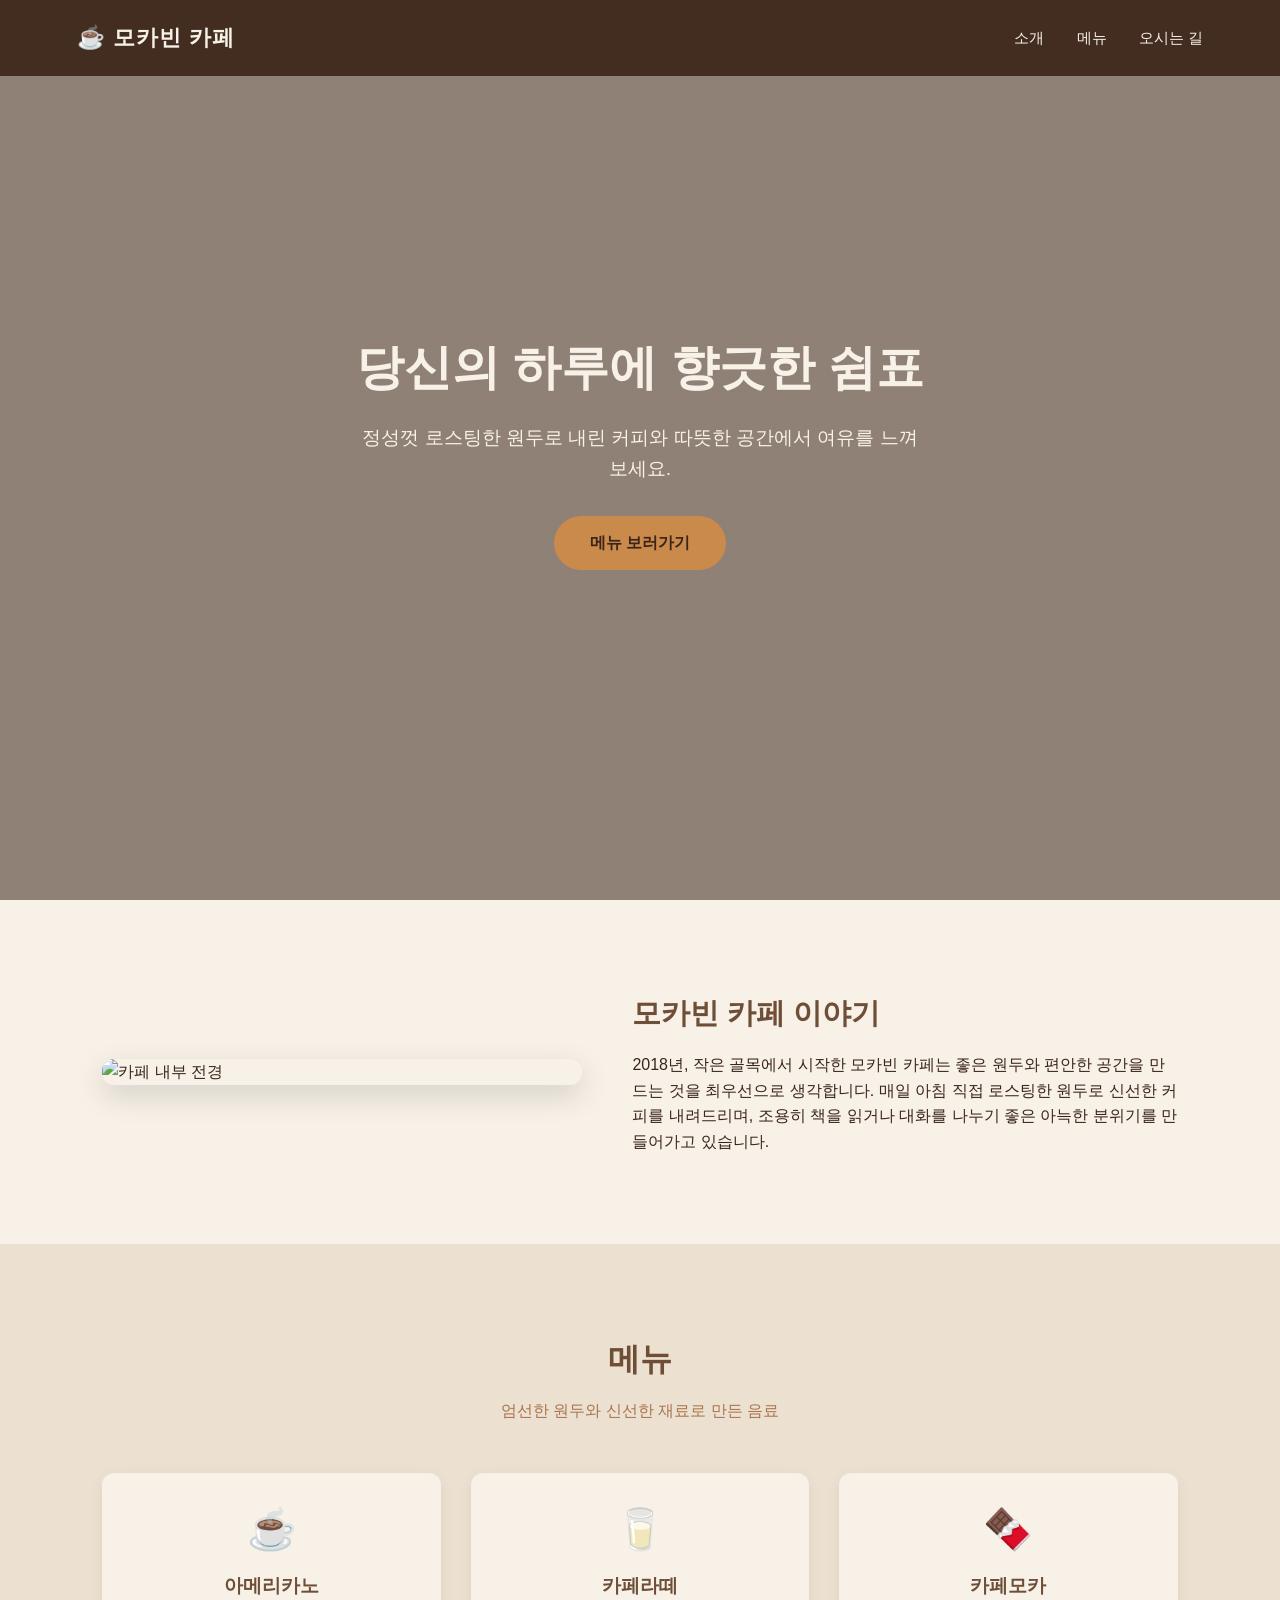
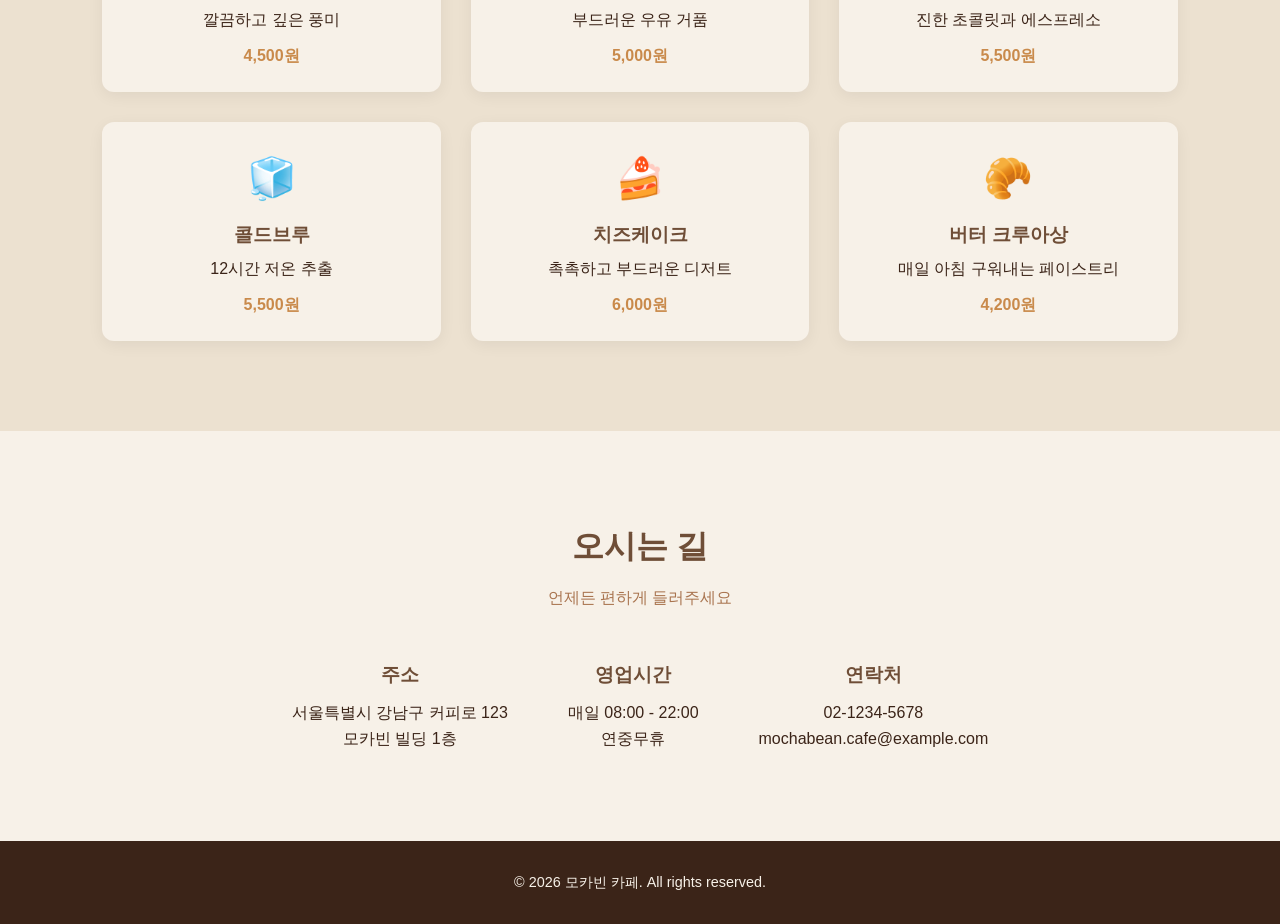
==== index.html @ 706a4bf4 "Add simple cafe landing page Co-Authored-By: Claude Sonnet 5 <noreply@anthropic.com>" ====
<!DOCTYPE html>
<html lang="ko">
<head>
<meta charset="UTF-8">
<meta name="viewport" content="width=device-width, initial-scale=1.0">
<title>모카빈 카페 | Mocha Bean Cafe</title>
<style>
  :root {
    --brown-dark: #3b2418;
    --brown: #6f4e37;
    --brown-light: #a9744f;
    --cream: #f7f1e8;
    --cream-dark: #ece1d0;
    --accent: #c98a4b;
  }
  * { margin: 0; padding: 0; box-sizing: border-box; }
  body {
    font-family: "Malgun Gothic", "Apple SD Gothic Neo", sans-serif;
    background: var(--cream);
    color: var(--brown-dark);
    line-height: 1.6;
  }
  header {
    position: fixed;
    top: 0; left: 0; right: 0;
    display: flex;
    justify-content: space-between;
    align-items: center;
    padding: 20px 6%;
    background: rgba(59, 36, 24, 0.9);
    z-index: 100;
  }
  header .logo {
    color: var(--cream);
    font-size: 1.4rem;
    font-weight: bold;
    letter-spacing: 1px;
  }
  nav a {
    color: var(--cream);
    text-decoration: none;
    margin-left: 28px;
    font-size: 0.95rem;
    transition: color 0.2s;
  }
  nav a:hover { color: var(--accent); }

  .hero {
    height: 100vh;
    display: flex;
    flex-direction: column;
    justify-content: center;
    align-items: center;
    text-align: center;
    background: linear-gradient(rgba(59,36,24,0.55), rgba(59,36,24,0.55)),
      url('https://images.unsplash.com/photo-1447933601403-0c6688de566e?w=1600') center/cover no-repeat;
    color: var(--cream);
    padding: 0 20px;
  }
  .hero h1 {
    font-size: 3rem;
    margin-bottom: 16px;
  }
  .hero p {
    font-size: 1.2rem;
    margin-bottom: 32px;
    max-width: 560px;
  }
  .btn {
    display: inline-block;
    background: var(--accent);
    color: var(--brown-dark);
    padding: 14px 36px;
    border-radius: 30px;
    text-decoration: none;
    font-weight: bold;
    transition: transform 0.2s, background 0.2s;
  }
  .btn:hover {
    background: var(--cream);
    transform: translateY(-3px);
  }

  section { padding: 90px 8%; }
  .section-title {
    text-align: center;
    font-size: 2rem;
    margin-bottom: 12px;
    color: var(--brown);
  }
  .section-sub {
    text-align: center;
    color: var(--brown-light);
    margin-bottom: 50px;
  }

  .about {
    display: flex;
    align-items: center;
    gap: 50px;
    flex-wrap: wrap;
  }
  .about img {
    flex: 1 1 400px;
    max-width: 480px;
    border-radius: 12px;
    box-shadow: 0 10px 30px rgba(0,0,0,0.15);
  }
  .about-text { flex: 1 1 300px; }
  .about-text h2 { color: var(--brown); margin-bottom: 16px; font-size: 1.8rem; }

  .menu { background: var(--cream-dark); }
  .menu-grid {
    display: grid;
    grid-template-columns: repeat(auto-fit, minmax(250px, 1fr));
    gap: 30px;
  }
  .menu-item {
    background: var(--cream);
    border-radius: 12px;
    padding: 24px;
    text-align: center;
    box-shadow: 0 4px 16px rgba(0,0,0,0.06);
    transition: transform 0.2s;
  }
  .menu-item:hover { transform: translateY(-6px); }
  .menu-item .icon { font-size: 2.5rem; margin-bottom: 10px; }
  .menu-item h3 { color: var(--brown); margin-bottom: 6px; }
  .menu-item .price { color: var(--accent); font-weight: bold; margin-top: 10px; }

  .info {
    display: flex;
    justify-content: center;
    gap: 60px;
    flex-wrap: wrap;
    text-align: center;
  }
  .info-item h3 { color: var(--brown); margin-bottom: 10px; }

  footer {
    background: var(--brown-dark);
    color: var(--cream);
    text-align: center;
    padding: 30px 20px;
    font-size: 0.9rem;
  }

  @media (max-width: 600px) {
    .hero h1 { font-size: 2.1rem; }
    nav a { margin-left: 14px; font-size: 0.85rem; }
  }
</style>
</head>
<body>

<header>
  <div class="logo">☕ 모카빈 카페</div>
  <nav>
    <a href="#about">소개</a>
    <a href="#menu">메뉴</a>
    <a href="#info">오시는 길</a>
  </nav>
</header>

<section class="hero">
  <h1>당신의 하루에 향긋한 쉼표</h1>
  <p>정성껏 로스팅한 원두로 내린 커피와 따뜻한 공간에서 여유를 느껴보세요.</p>
  <a href="#menu" class="btn">메뉴 보러가기</a>
</section>

<section class="about" id="about">
  <img src="https://images.unsplash.com/photo-1495474472287-4d71bcdd2085?w=800" alt="카페 내부 전경">
  <div class="about-text">
    <h2>모카빈 카페 이야기</h2>
    <p>2018년, 작은 골목에서 시작한 모카빈 카페는 좋은 원두와 편안한 공간을 만드는 것을 최우선으로 생각합니다. 매일 아침 직접 로스팅한 원두로 신선한 커피를 내려드리며, 조용히 책을 읽거나 대화를 나누기 좋은 아늑한 분위기를 만들어가고 있습니다.</p>
  </div>
</section>

<section class="menu" id="menu">
  <h2 class="section-title">메뉴</h2>
  <p class="section-sub">엄선한 원두와 신선한 재료로 만든 음료</p>
  <div class="menu-grid">
    <div class="menu-item">
      <div class="icon">☕</div>
      <h3>아메리카노</h3>
      <p>깔끔하고 깊은 풍미</p>
      <div class="price">4,500원</div>
    </div>
    <div class="menu-item">
      <div class="icon">🥛</div>
      <h3>카페라떼</h3>
      <p>부드러운 우유 거품</p>
      <div class="price">5,000원</div>
    </div>
    <div class="menu-item">
      <div class="icon">🍫</div>
      <h3>카페모카</h3>
      <p>진한 초콜릿과 에스프레소</p>
      <div class="price">5,500원</div>
    </div>
    <div class="menu-item">
      <div class="icon">🧊</div>
      <h3>콜드브루</h3>
      <p>12시간 저온 추출</p>
      <div class="price">5,500원</div>
    </div>
    <div class="menu-item">
      <div class="icon">🍰</div>
      <h3>치즈케이크</h3>
      <p>촉촉하고 부드러운 디저트</p>
      <div class="price">6,000원</div>
    </div>
    <div class="menu-item">
      <div class="icon">🥐</div>
      <h3>버터 크루아상</h3>
      <p>매일 아침 구워내는 페이스트리</p>
      <div class="price">4,200원</div>
    </div>
  </div>
</section>

<section id="info">
  <h2 class="section-title">오시는 길</h2>
  <p class="section-sub">언제든 편하게 들러주세요</p>
  <div class="info">
    <div class="info-item">
      <h3>주소</h3>
      <p>서울특별시 강남구 커피로 123<br>모카빈 빌딩 1층</p>
    </div>
    <div class="info-item">
      <h3>영업시간</h3>
      <p>매일 08:00 - 22:00<br>연중무휴</p>
    </div>
    <div class="info-item">
      <h3>연락처</h3>
      <p>02-1234-5678<br>mochabean.cafe@example.com</p>
    </div>
  </div>
</section>

<footer>
  <p>&copy; 2026 모카빈 카페. All rights reserved.</p>
</footer>

</body>
</html>
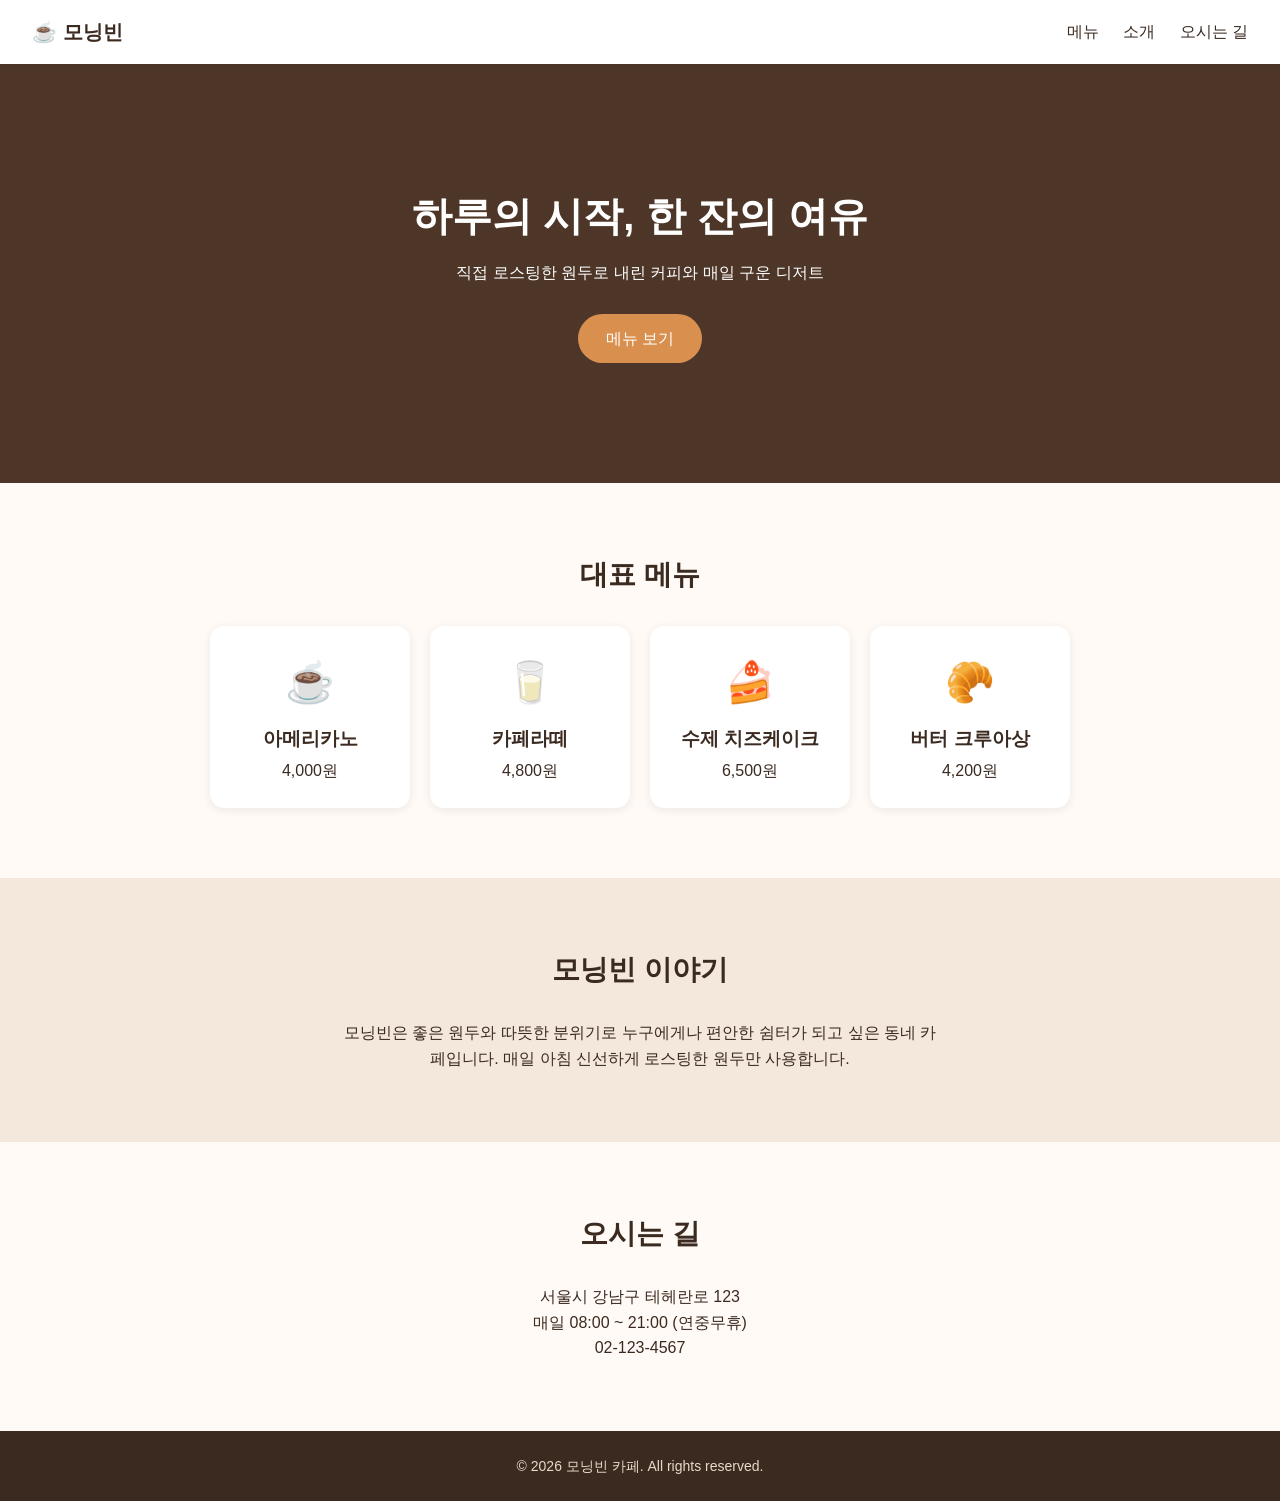
==== commit ccde0097: "카페 랜딩 페이지 초기 커밋 Co-Authored-By: Claude Sonnet 5.5 <noreply@anthropic.com>" ====
--- a/index.html
+++ b/index.html
@@ -1,246 +1,47 @@
 <!DOCTYPE html>
 <html lang="ko">
 <head>
-<meta charset="UTF-8">
-<meta name="viewport" content="width=device-width, initial-scale=1.0">
-<title>모카빈 카페 | Mocha Bean Cafe</title>
-<style>
-  :root {
-    --brown-dark: #3b2418;
-    --brown: #6f4e37;
-    --brown-light: #a9744f;
-    --cream: #f7f1e8;
-    --cream-dark: #ece1d0;
-    --accent: #c98a4b;
-  }
-  * { margin: 0; padding: 0; box-sizing: border-box; }
-  body {
-    font-family: "Malgun Gothic", "Apple SD Gothic Neo", sans-serif;
-    background: var(--cream);
-    color: var(--brown-dark);
-    line-height: 1.6;
-  }
-  header {
-    position: fixed;
-    top: 0; left: 0; right: 0;
-    display: flex;
-    justify-content: space-between;
-    align-items: center;
-    padding: 20px 6%;
-    background: rgba(59, 36, 24, 0.9);
-    z-index: 100;
-  }
-  header .logo {
-    color: var(--cream);
-    font-size: 1.4rem;
-    font-weight: bold;
-    letter-spacing: 1px;
-  }
-  nav a {
-    color: var(--cream);
-    text-decoration: none;
-    margin-left: 28px;
-    font-size: 0.95rem;
-    transition: color 0.2s;
-  }
-  nav a:hover { color: var(--accent); }
-
-  .hero {
-    height: 100vh;
-    display: flex;
-    flex-direction: column;
-    justify-content: center;
-    align-items: center;
-    text-align: center;
-    background: linear-gradient(rgba(59,36,24,0.55), rgba(59,36,24,0.55)),
-      url('https://images.unsplash.com/photo-1447933601403-0c6688de566e?w=1600') center/cover no-repeat;
-    color: var(--cream);
-    padding: 0 20px;
-  }
-  .hero h1 {
-    font-size: 3rem;
-    margin-bottom: 16px;
-  }
-  .hero p {
-    font-size: 1.2rem;
-    margin-bottom: 32px;
-    max-width: 560px;
-  }
-  .btn {
-    display: inline-block;
-    background: var(--accent);
-    color: var(--brown-dark);
-    padding: 14px 36px;
-    border-radius: 30px;
-    text-decoration: none;
-    font-weight: bold;
-    transition: transform 0.2s, background 0.2s;
-  }
-  .btn:hover {
-    background: var(--cream);
-    transform: translateY(-3px);
-  }
-
-  section { padding: 90px 8%; }
-  .section-title {
-    text-align: center;
-    font-size: 2rem;
-    margin-bottom: 12px;
-    color: var(--brown);
-  }
-  .section-sub {
-    text-align: center;
-    color: var(--brown-light);
-    margin-bottom: 50px;
-  }
-
-  .about {
-    display: flex;
-    align-items: center;
-    gap: 50px;
-    flex-wrap: wrap;
-  }
-  .about img {
-    flex: 1 1 400px;
-    max-width: 480px;
-    border-radius: 12px;
-    box-shadow: 0 10px 30px rgba(0,0,0,0.15);
-  }
-  .about-text { flex: 1 1 300px; }
-  .about-text h2 { color: var(--brown); margin-bottom: 16px; font-size: 1.8rem; }
-
-  .menu { background: var(--cream-dark); }
-  .menu-grid {
-    display: grid;
-    grid-template-columns: repeat(auto-fit, minmax(250px, 1fr));
-    gap: 30px;
-  }
-  .menu-item {
-    background: var(--cream);
-    border-radius: 12px;
-    padding: 24px;
-    text-align: center;
-    box-shadow: 0 4px 16px rgba(0,0,0,0.06);
-    transition: transform 0.2s;
-  }
-  .menu-item:hover { transform: translateY(-6px); }
-  .menu-item .icon { font-size: 2.5rem; margin-bottom: 10px; }
-  .menu-item h3 { color: var(--brown); margin-bottom: 6px; }
-  .menu-item .price { color: var(--accent); font-weight: bold; margin-top: 10px; }
-
-  .info {
-    display: flex;
-    justify-content: center;
-    gap: 60px;
-    flex-wrap: wrap;
-    text-align: center;
-  }
-  .info-item h3 { color: var(--brown); margin-bottom: 10px; }
-
-  footer {
-    background: var(--brown-dark);
-    color: var(--cream);
-    text-align: center;
-    padding: 30px 20px;
-    font-size: 0.9rem;
-  }
-
-  @media (max-width: 600px) {
-    .hero h1 { font-size: 2.1rem; }
-    nav a { margin-left: 14px; font-size: 0.85rem; }
-  }
-</style>
+  <meta charset="UTF-8">
+  <meta name="viewport" content="width=device-width, initial-scale=1.0">
+  <title>모닝빈 카페</title>
+  <link rel="stylesheet" href="style.css">
 </head>
 <body>
+  <header class="nav">
+    <div class="logo">☕ 모닝빈</div>
+    <nav>
+      <a href="#menu">메뉴</a>
+      <a href="#about">소개</a>
+      <a href="#visit">오시는 길</a>
+    </nav>
+  </header>
 
-<header>
-  <div class="logo">☕ 모카빈 카페</div>
-  <nav>
-    <a href="#about">소개</a>
-    <a href="#menu">메뉴</a>
-    <a href="#info">오시는 길</a>
-  </nav>
-</header>
+  <section class="hero">
+    <h1>하루의 시작, 한 잔의 여유</h1>
+    <p>직접 로스팅한 원두로 내린 커피와 매일 구운 디저트</p>
+    <a class="btn" href="#menu">메뉴 보기</a>
+  </section>
 
-<section class="hero">
-  <h1>당신의 하루에 향긋한 쉼표</h1>
-  <p>정성껏 로스팅한 원두로 내린 커피와 따뜻한 공간에서 여유를 느껴보세요.</p>
-  <a href="#menu" class="btn">메뉴 보러가기</a>
-</section>
+  <section id="menu" class="section">
+    <h2>대표 메뉴</h2>
+    <div class="cards">
+      <div class="card"><div class="emoji">☕</div><h3>아메리카노</h3><p>4,000원</p></div>
+      <div class="card"><div class="emoji">🥛</div><h3>카페라떼</h3><p>4,800원</p></div>
+      <div class="card"><div class="emoji">🍰</div><h3>수제 치즈케이크</h3><p>6,500원</p></div>
+      <div class="card"><div class="emoji">🥐</div><h3>버터 크루아상</h3><p>4,200원</p></div>
+    </div>
+  </section>
 
-<section class="about" id="about">
-  <img src="https://images.unsplash.com/photo-1495474472287-4d71bcdd2085?w=800" alt="카페 내부 전경">
-  <div class="about-text">
-    <h2>모카빈 카페 이야기</h2>
-    <p>2018년, 작은 골목에서 시작한 모카빈 카페는 좋은 원두와 편안한 공간을 만드는 것을 최우선으로 생각합니다. 매일 아침 직접 로스팅한 원두로 신선한 커피를 내려드리며, 조용히 책을 읽거나 대화를 나누기 좋은 아늑한 분위기를 만들어가고 있습니다.</p>
-  </div>
-</section>
+  <section id="about" class="section alt">
+    <h2>모닝빈 이야기</h2>
+    <p class="text">모닝빈은 좋은 원두와 따뜻한 분위기로 누구에게나 편안한 쉼터가 되고 싶은 동네 카페입니다. 매일 아침 신선하게 로스팅한 원두만 사용합니다.</p>
+  </section>
 
-<section class="menu" id="menu">
-  <h2 class="section-title">메뉴</h2>
-  <p class="section-sub">엄선한 원두와 신선한 재료로 만든 음료</p>
-  <div class="menu-grid">
-    <div class="menu-item">
-      <div class="icon">☕</div>
-      <h3>아메리카노</h3>
-      <p>깔끔하고 깊은 풍미</p>
-      <div class="price">4,500원</div>
-    </div>
-    <div class="menu-item">
-      <div class="icon">🥛</div>
-      <h3>카페라떼</h3>
-      <p>부드러운 우유 거품</p>
-      <div class="price">5,000원</div>
-    </div>
-    <div class="menu-item">
-      <div class="icon">🍫</div>
-      <h3>카페모카</h3>
-      <p>진한 초콜릿과 에스프레소</p>
-      <div class="price">5,500원</div>
-    </div>
-    <div class="menu-item">
-      <div class="icon">🧊</div>
-      <h3>콜드브루</h3>
-      <p>12시간 저온 추출</p>
-      <div class="price">5,500원</div>
-    </div>
-    <div class="menu-item">
-      <div class="icon">🍰</div>
-      <h3>치즈케이크</h3>
-      <p>촉촉하고 부드러운 디저트</p>
-      <div class="price">6,000원</div>
-    </div>
-    <div class="menu-item">
-      <div class="icon">🥐</div>
-      <h3>버터 크루아상</h3>
-      <p>매일 아침 구워내는 페이스트리</p>
-      <div class="price">4,200원</div>
-    </div>
-  </div>
-</section>
+  <section id="visit" class="section">
+    <h2>오시는 길</h2>
+    <p class="text">서울시 강남구 테헤란로 123<br>매일 08:00 ~ 21:00 (연중무휴)<br>02-123-4567</p>
+  </section>
 
-<section id="info">
-  <h2 class="section-title">오시는 길</h2>
-  <p class="section-sub">언제든 편하게 들러주세요</p>
-  <div class="info">
-    <div class="info-item">
-      <h3>주소</h3>
-      <p>서울특별시 강남구 커피로 123<br>모카빈 빌딩 1층</p>
-    </div>
-    <div class="info-item">
-      <h3>영업시간</h3>
-      <p>매일 08:00 - 22:00<br>연중무휴</p>
-    </div>
-    <div class="info-item">
-      <h3>연락처</h3>
-      <p>02-1234-5678<br>mochabean.cafe@example.com</p>
-    </div>
-  </div>
-</section>
-
-<footer>
-  <p>&copy; 2026 모카빈 카페. All rights reserved.</p>
-</footer>
-
+  <footer>© 2026 모닝빈 카페. All rights reserved.</footer>
 </body>
 </html>
--- a/style.css
+++ b/style.css
@@ -0,0 +1,31 @@
+* { margin: 0; padding: 0; box-sizing: border-box; }
+html { scroll-behavior: smooth; }
+body { font-family: 'Malgun Gothic', sans-serif; color: #3b2a20; background: #fffaf5; line-height: 1.6; }
+
+.nav { display: flex; justify-content: space-between; align-items: center; padding: 16px 32px; background: #fff; position: sticky; top: 0; box-shadow: 0 1px 6px rgba(0,0,0,.08); }
+.logo { font-weight: bold; font-size: 20px; }
+.nav a { margin-left: 20px; color: #3b2a20; text-decoration: none; }
+.nav a:hover { color: #b9713a; }
+
+.hero { text-align: center; padding: 120px 20px; color: #fff; background: linear-gradient(rgba(59,42,32,.65), rgba(59,42,32,.65)), #6f4e37; }
+.hero h1 { font-size: 40px; margin-bottom: 12px; }
+.hero p { margin-bottom: 28px; }
+.btn { display: inline-block; padding: 12px 28px; background: #d9904f; color: #fff; border-radius: 30px; text-decoration: none; }
+.btn:hover { background: #b9713a; }
+
+.section { padding: 70px 20px; text-align: center; }
+.section.alt { background: #f4e8dc; }
+.section h2 { margin-bottom: 28px; font-size: 28px; }
+.text { max-width: 600px; margin: 0 auto; }
+
+.cards { display: flex; flex-wrap: wrap; gap: 20px; justify-content: center; }
+.card { width: 200px; padding: 24px; background: #fff; border-radius: 14px; box-shadow: 0 2px 10px rgba(0,0,0,.08); }
+.card .emoji { font-size: 40px; }
+.card h3 { margin: 10px 0 4px; }
+
+footer { text-align: center; padding: 24px; background: #3b2a20; color: #e8d9c8; font-size: 14px; }
+
+@media (max-width: 600px) {
+  .hero h1 { font-size: 28px; }
+  .nav { padding: 12px 16px; }
+}
